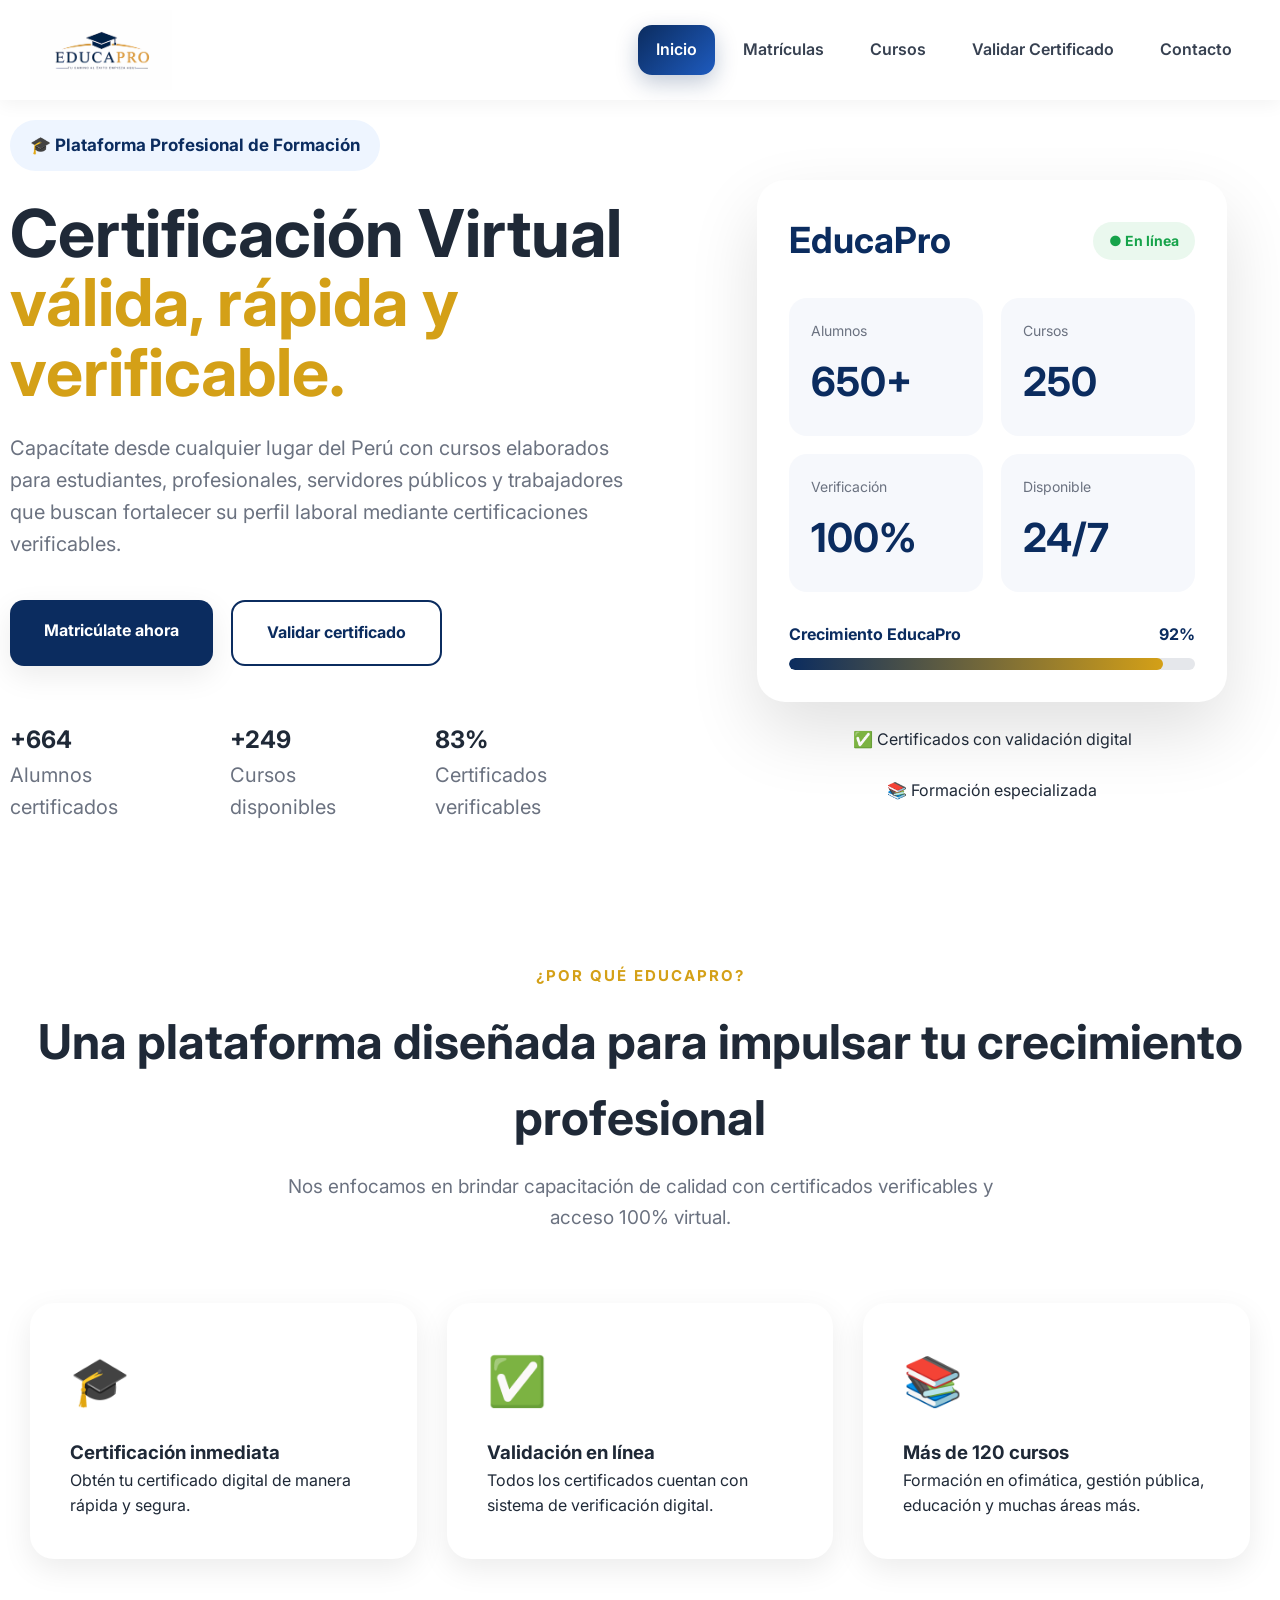
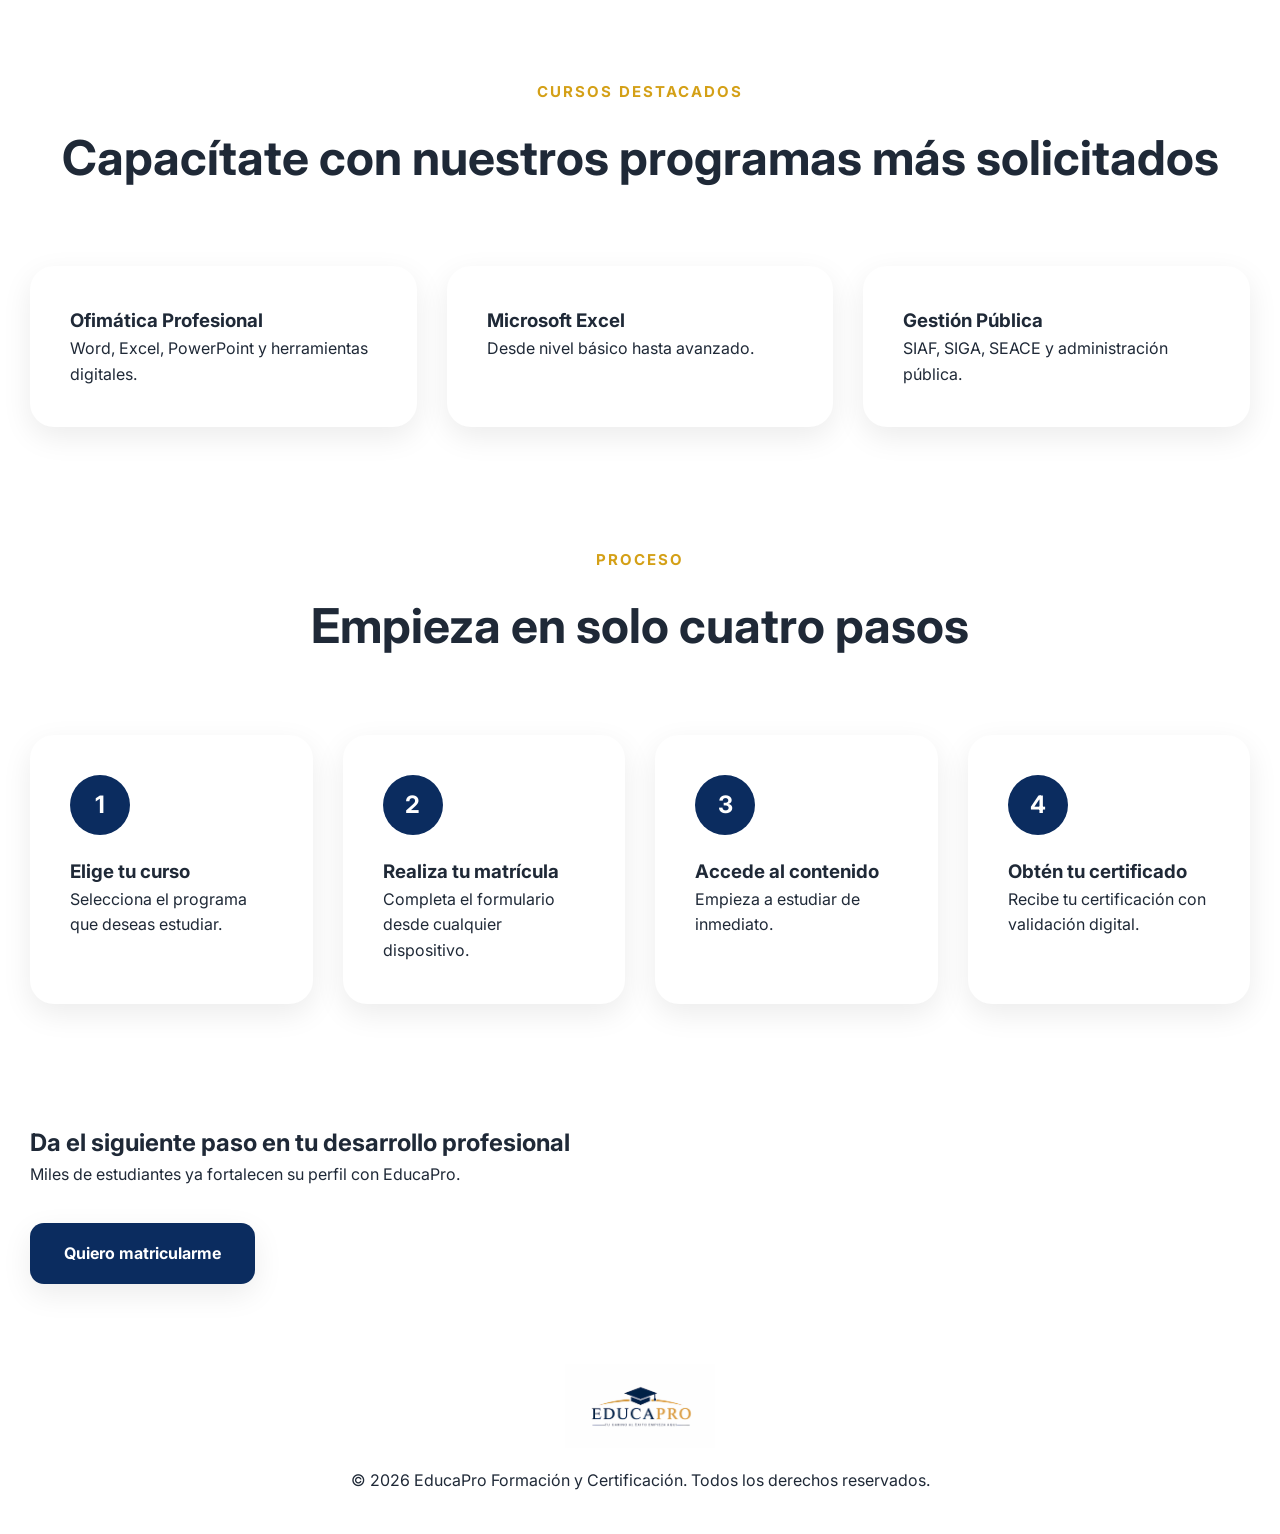
==== index.html @ 5ef35882 "Primera versión EducaPro Web" ====
<!DOCTYPE html>
<html lang="es">
<head>
    <meta charset="UTF-8">
    <meta name="viewport" content="width=device-width, initial-scale=1.0">

    <title>EducaPro | Formación y Certificación Profesional</title>

    <link rel="preconnect" href="https://fonts.googleapis.com">
    <link rel="preconnect" href="https://fonts.gstatic.com" crossorigin>

    <link href="https://fonts.googleapis.com/css2?family=Inter:wght@300;400;500;600;700;800&family=Playfair+Display:wght@700&display=swap" rel="stylesheet">

    <link rel="stylesheet" href="css/index.css">
</head>

<body>

<header class="header">

    <div class="header-container">

        <a href="index.html" class="logo-area">
            <img src="img/logo-educapro.png" class="logo" alt="EducaPro">
        </a>

        <nav class="menu">
            <a class="activo" href="index.html">Inicio</a>
            <a href="matriculas.html">Matrículas</a>
            <a href="cursos.html">Cursos</a>
            <a href="validar.html">Validar Certificado</a>
            <a href="contacto.html">Contacto</a>

        </nav>

    </div>

</header>

<main>

<section class="hero">

    <div class="hero-left">

        <span class="hero-badge">

            🎓 Plataforma Profesional de Formación

        </span>

        <h1>

            Certificación Virtual
            <span>válida, rápida y verificable.</span>

        </h1>

        <p>

            Capacítate desde cualquier lugar del Perú con cursos elaborados para estudiantes,
            profesionales, servidores públicos y trabajadores que buscan fortalecer su perfil
            laboral mediante certificaciones verificables.

        </p>

        <div class="hero-buttons">

            <a href="matriculas.html" class="btn-primary">

                Matricúlate ahora

            </a>

            <a href="validar.html" class="btn-secondary">

                Validar certificado

            </a>

        </div>

        <div class="hero-stats">

            <div>

                <h2>

                    +<span class="contador" data-target="750">0</span>

                </h2>

                <p>Alumnos certificados</p>

            </div>

            <div>

                <h2>

                    +<span class="contador" data-target="250">0</span>

                </h2>

                <p>Cursos disponibles</p>

            </div>

            <div>

                <h2>

                    <span class="contador" data-target="100">0</span>%

                </h2>

                <p>Certificados verificables</p>

            </div>

        </div>

    </div>

    <div class="hero-right">

        <div class="dashboard-card dashboard-main">

            <div class="dashboard-header">

                <h3>EducaPro</h3>

                <span class="online">

                    ● En línea

                </span>

            </div>

            <div class="dashboard-grid">

                <div class="mini-card">

                    <small>Alumnos</small>

                    <strong>650+</strong>

                </div>

                <div class="mini-card">

                    <small>Cursos</small>

                    <strong>250</strong>

                </div>

                <div class="mini-card">

                    <small>Verificación</small>

                    <strong>100%</strong>

                </div>

                <div class="mini-card">

                    <small>Disponible</small>

                    <strong>24/7</strong>

                </div>

            </div>

            <div class="progress-area">

                <div class="progress-text">

                    Crecimiento EducaPro

                    <strong>92%</strong>

                </div>

                <div class="progress-bar">

                    <div class="progress-fill"></div>

                </div>

            </div>

        </div>

        <div class="floating-card card-one">

            ✅ Certificados con validación digital

        </div>

        <div class="floating-card card-two">

            📚 Formación especializada

        </div>

    </div>

</section>

     <!-- ==========================
         ¿POR QUÉ ELEGIR EDUCAPRO?
    =========================== -->

    <section class="beneficios">

        <div class="section-title">

            <span>¿Por qué EducaPro?</span>

            <h2>Una plataforma diseñada para impulsar tu crecimiento profesional</h2>

            <p>
                Nos enfocamos en brindar capacitación de calidad con certificados
                verificables y acceso 100% virtual.
            </p>

        </div>

        <div class="beneficios-grid">

            <div class="beneficio-card">

                <div class="icono">🎓</div>

                <h3>Certificación inmediata</h3>

                <p>
                    Obtén tu certificado digital de manera rápida y segura.
                </p>

            </div>

            <div class="beneficio-card">

                <div class="icono">✅</div>

                <h3>Validación en línea</h3>

                <p>
                    Todos los certificados cuentan con sistema de verificación digital.
                </p>

            </div>

            <div class="beneficio-card">

                <div class="icono">📚</div>

                <h3>Más de 120 cursos</h3>

                <p>
                    Formación en ofimática, gestión pública, educación y muchas áreas más.
                </p>

            </div>

        </div>

    </section>


    <!-- ==========================
         CURSOS DESTACADOS
    =========================== -->

    <section class="cursos-home">

        <div class="section-title">

            <span>Cursos destacados</span>

            <h2>Capacítate con nuestros programas más solicitados</h2>

        </div>

        <div class="curso-grid">

            <div class="curso-card">

                <h3>Ofimática Profesional</h3>

                <p>Word, Excel, PowerPoint y herramientas digitales.</p>

            </div>

            <div class="curso-card">

                <h3>Microsoft Excel</h3>

                <p>Desde nivel básico hasta avanzado.</p>

            </div>

            <div class="curso-card">

                <h3>Gestión Pública</h3>

                <p>SIAF, SIGA, SEACE y administración pública.</p>

            </div>

        </div>

    </section>


    <!-- ==========================
         CÓMO FUNCIONA
    =========================== -->

    <section class="pasos">

        <div class="section-title">

            <span>Proceso</span>

            <h2>Empieza en solo cuatro pasos</h2>

        </div>

        <div class="pasos-grid">

            <div class="paso">

                <div class="numero">1</div>

                <h3>Elige tu curso</h3>

                <p>Selecciona el programa que deseas estudiar.</p>

            </div>

            <div class="paso">

                <div class="numero">2</div>

                <h3>Realiza tu matrícula</h3>

                <p>Completa el formulario desde cualquier dispositivo.</p>

            </div>

            <div class="paso">

                <div class="numero">3</div>

                <h3>Accede al contenido</h3>

                <p>Empieza a estudiar de inmediato.</p>

            </div>

            <div class="paso">

                <div class="numero">4</div>

                <h3>Obtén tu certificado</h3>

                <p>Recibe tu certificación con validación digital.</p>

            </div>

        </div>

    </section>


    <!-- ==========================
         CTA FINAL
    =========================== -->

    <section class="cta-final">

        <h2>Da el siguiente paso en tu desarrollo profesional</h2>

        <p>

            Miles de estudiantes ya fortalecen su perfil con EducaPro.

        </p>

        <a href="matriculas.html" class="btn-primary">

            Quiero matricularme

        </a>

    </section>

</main>


<footer class="footer">

    <div class="footer-container">

        <img src="img/logo-educapro.png" class="logo-footer" alt="EducaPro">

        <p>

            © 2026 EducaPro Formación y Certificación.
            Todos los derechos reservados.

        </p>

    </div>

</footer>


<script>

const counters = document.querySelectorAll('.contador');

counters.forEach(counter => {

    counter.innerText = '0';

    const updateCounter = () => {

        const target = +counter.getAttribute('data-target');

        const current = +counter.innerText;

        const increment = target / 100;

        if(current < target){

            counter.innerText = Math.ceil(current + increment);

            setTimeout(updateCounter,18);

        }else{

            counter.innerText = target;

        }

    }

    updateCounter();

});

</script>

</body>

</html>
---- css/index.css ----
/* ==========================================================
   EDUCAPRO 2.0
   INDEX.CSS
   PARTE 1
========================================================== */

:root{

--azul:#0B2C5F;
--azul2:#154A95;
--dorado:#D4A017;
--gris:#6B7280;
--grisClaro:#F5F7FB;
--blanco:#FFFFFF;
--radio:22px;

--sombra1:0 10px 30px rgba(0,0,0,.08);
--sombra2:0 20px 60px rgba(0,0,0,.12);

}

*{
margin:0;
padding:0;
box-sizing:border-box;
}

html{
scroll-behavior:smooth;
}

body{

font-family:'Inter',sans-serif;

background:#fff;

color:#1f2937;

line-height:1.6;

overflow-x:hidden;

}

img{

display:block;

max-width:100%;

}

a{

text-decoration:none;

}

/*=========================================================
HEADER
==========================================================*/

.header{

position:sticky;

top:0;

z-index:999;

background:#fff;

box-shadow:0 4px 18px rgba(0,0,0,.05);

}

.header-container{

max-width:1300px;

margin:auto;

display:flex;

justify-content:space-between;

align-items:center;

padding:10px 30px;

}

.header .logo{

height:80px;
width:auto;

}

.menu{

    display:flex;

    align-items:center;

    gap:10px;

}

.menu a{

    padding:12px 18px;

    border-radius:14px;

    font-weight:600;

    color:#374151;

    transition:.35s ease;

}

.menu a:hover{

    background:#F3F6FB;

    color:var(--azul);

}

.menu .activo{

    background:linear-gradient(135deg,var(--azul),#1E5BBF);

    color:#fff;

    box-shadow:0 8px 22px rgba(11,44,95,.25);

}

/*=========================================================
HERO
==========================================================*/

.hero{

max-width:1300px;

margin:auto;

padding:20px 10px;

display:grid;

grid-template-columns:1.05fr .95fr;

gap:90px;

align-items:center;

min-height:20vh;

}

/*=========================================================
IZQUIERDA
==========================================================*/

.hero-left{

display:flex;

flex-direction:column;

justify-content:center;

}

.hero-badge{

display:inline-flex;

align-items:center;

gap:8px;

background:#EEF5FF;

color:var(--azul);

padding:12px 20px;

border-radius:50px;

font-size:17px;

font-weight:700;

width:max-content;

margin-bottom:28px;

}

.hero h1{

font-size:66px;

line-height:1.05;

margin-bottom:25px;

}

.hero h1 span{

color:var(--dorado);

display:block;

}

.hero p{

font-size:20px;

color:#6B7280;

max-width:620px;

margin-bottom:40px;

}

/*=========================================================
BOTONES
==========================================================*/

.hero-buttons{

display:flex;

gap:18px;

margin-bottom:45px;

}

.btn-primary{

background:var(--azul);

color:#fff;

padding:18px 34px;

border-radius:14px;

font-weight:700;

transition:.30s;

box-shadow:var(--sombra1);

}

.btn-primary:hover{

transform:translateY(-5px);

background:#123E82;

}

.btn-secondary{

padding:18px 34px;

border:2px solid var(--azul);

border-radius:14px;

font-weight:700;

color:var(--azul);

transition:.30s;

}

.btn-secondary:hover{

background:var(--azul);

color:#fff;

}

/*=========================================================
ESTADISTICAS
==========================================================*/

.hero-stats{

display:flex;

gap:55px;

margin-top:10px;

}

.stat-box h2{

font-size:44px;

color:var(--azul);

}

.stat-box p{

margin-top:6px;

color:#6B7280;

font-size:15px;

font-weight:500;

}
/*=========================================================
DERECHA
==========================================================*/

.hero-right{

display:flex;

flex-direction:column;

align-items:center;

justify-content:center;

gap:25px;

}

/*=========================================================
DASHBOARD
==========================================================*/

.dashboard-card{

width:100%;

max-width:470px;

background:#fff;

border-radius:28px;

padding:32px;

box-shadow:0 30px 70px rgba(0,0,0,.12);

}

.dashboard-header{

display:flex;

justify-content:space-between;

align-items:center;

margin-bottom:28px;

}

.dashboard-header h3{

font-size:36px;

color:var(--azul);

}

.online{

background:#EAF8EE;

color:#16A34A;

padding:8px 16px;

border-radius:30px;

font-size:14px;

font-weight:700;

}

.dashboard-grid{

display:grid;

grid-template-columns:repeat(2,1fr);

gap:18px;

margin-bottom:30px;

}

.mini-card{

background:#F6F8FC;

border-radius:18px;

padding:22px;

transition:.30s;

}

.mini-card:hover{

transform:translateY(-6px);

box-shadow:var(--sombra1);

}

.mini-card small{

display:block;

color:#6B7280;

font-size:14px;

margin-bottom:8px;

}

.mini-card strong{

font-size:40px;

color:var(--azul);

}

/*=========================================================
BARRA
==========================================================*/

.progress-area{

margin-top:15px;

}

.progress-text{

display:flex;

justify-content:space-between;

font-weight:700;

margin-bottom:10px;

color:var(--azul);

}

.progress-bar{

height:12px;

background:#E5E7EB;

border-radius:50px;

overflow:hidden;

}

.progress-fill{

height:100%;

width:92%;

border-radius:50px;

background:linear-gradient(90deg,var(--azul),var(--dorado));

}

/*=========================================================
CHIPS
==========================================================*/

.hero-mini-grid{

width:470px;

display:grid;

grid-template-columns:1fr 1fr;

gap:18px;

}

.hero-chip{

background:#fff;

padding:18px;

border-radius:18px;

text-align:center;

font-weight:700;

box-shadow:var(--sombra1);

transition:.30s;

}

.hero-chip:hover{

transform:translateY(-6px);

}

/*=========================================================
SECCIONES
==========================================================*/

.beneficios,
.cursos-home,
.pasos,
.cta-final{
display:inline-block;
max-width:1300px;

 margin:80px auto 40px;

padding:0 30px;

}

.section-title{

text-align:center;

margin-bottom:70px;

}

.section-title span{

color:var(--dorado);

font-weight:700;

text-transform:uppercase;

letter-spacing:2px;

font-size:15px;

}

.section-title h2{

font-size:48px;

margin:15px 0;

}

.section-title p{

max-width:720px;

margin:auto;

font-size:19px;

color:#6B7280;

}

/*=========================================================
CARDS
==========================================================*/

.beneficios-grid,
.curso-grid,
.pasos-grid{

display:grid;

gap:30px;

}

.beneficios-grid{

grid-template-columns:repeat(3,1fr);

}

.curso-grid{

grid-template-columns:repeat(3,1fr);

}

.pasos-grid{

grid-template-columns:repeat(4,1fr);

}

.beneficio-card,
.curso-card,
.paso{

background:#fff;

padding:40px;

border-radius:24px;

box-shadow:var(--sombra1);

transition:.35s;

}

.beneficio-card:hover,
.curso-card:hover,
.paso:hover{

transform:translateY(-10px);

box-shadow:var(--sombra2);

}

.icono{

font-size:48px;

margin-bottom:18px;

}

.numero{

width:60px;

height:60px;

display:flex;

justify-content:center;

align-items:center;

background:var(--azul);

border-radius:50%;

color:#fff;

font-size:24px;

font-weight:700;

margin-bottom:22px;

}
.logo-footer{

    width:150px !important;

    height:auto !important;

    display:block;

    margin:0 auto 20px;

}
.cta-final .btn-primary{

    display:inline-block;

    margin-top:35px;

}
.footer{
    text-align:center;
    padding:40px 20px;
}
.footer p{
    text-align:center;
    margin:0 auto;
}
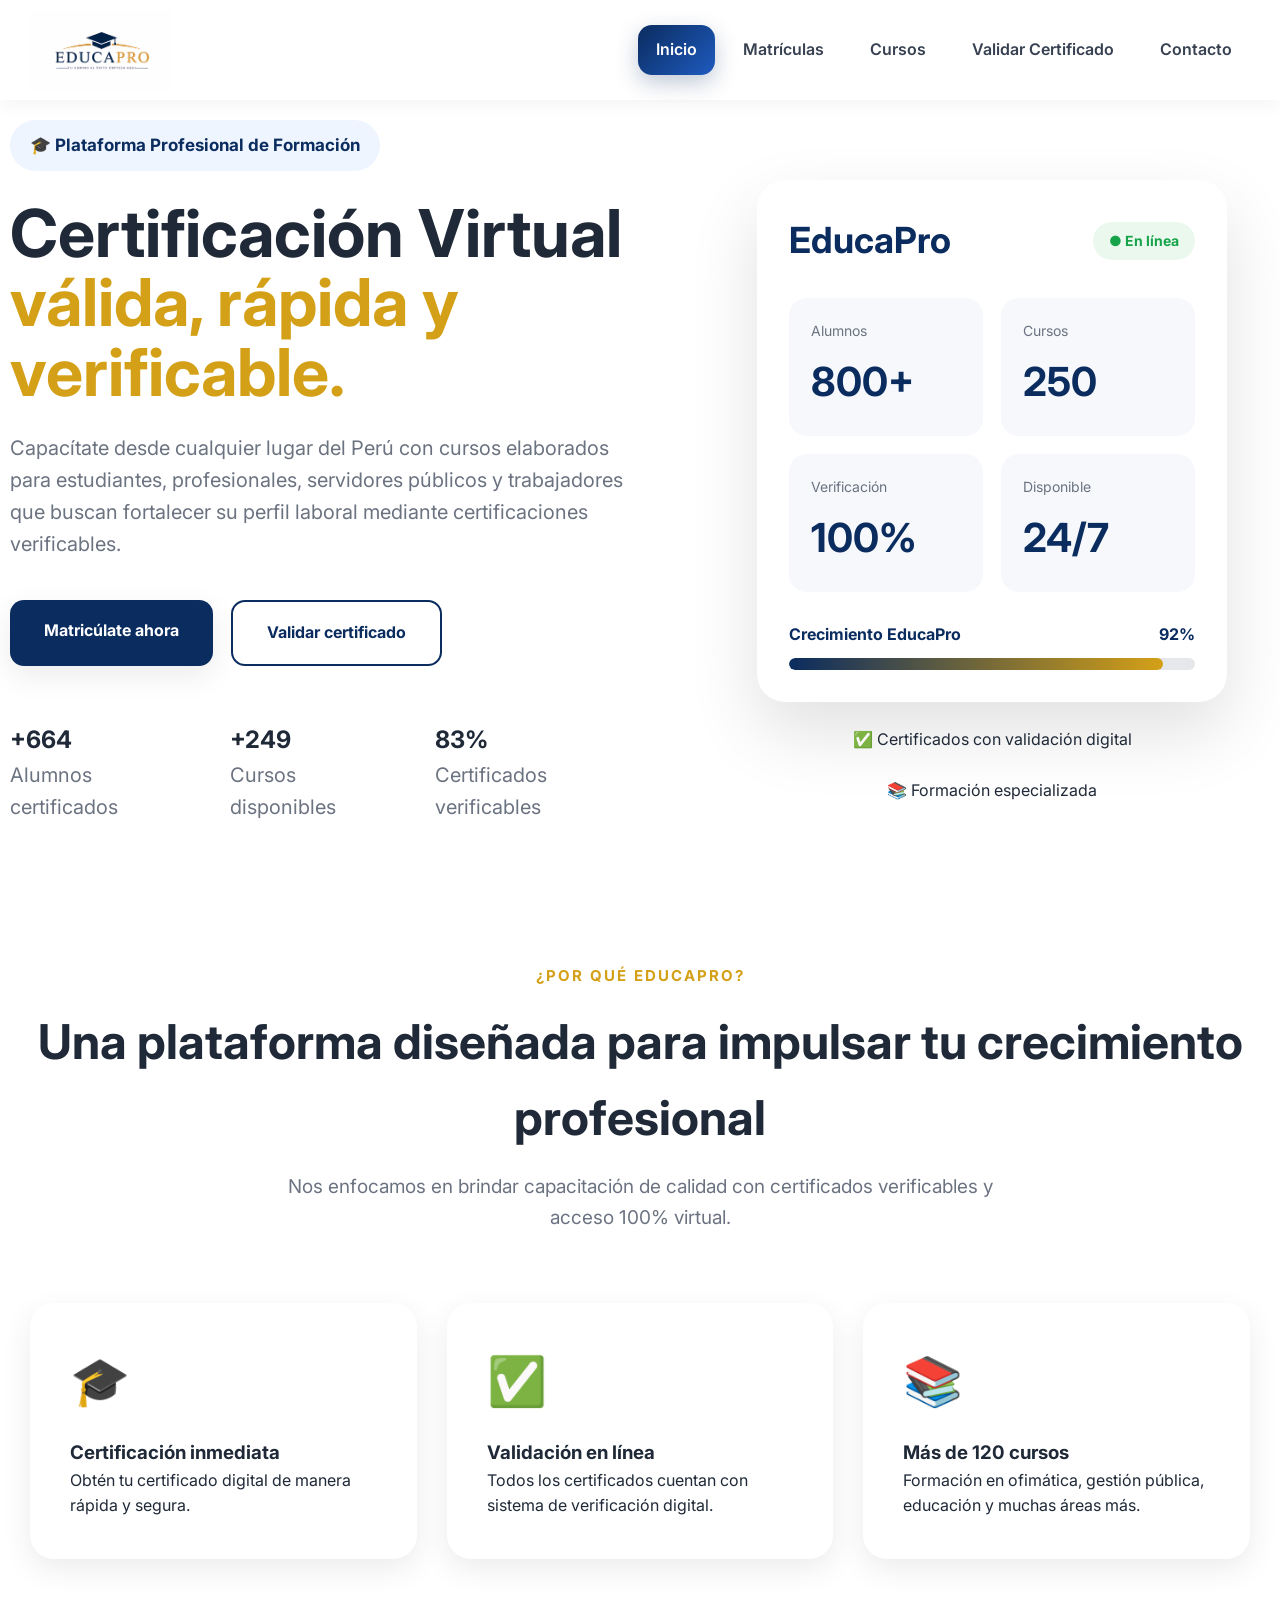
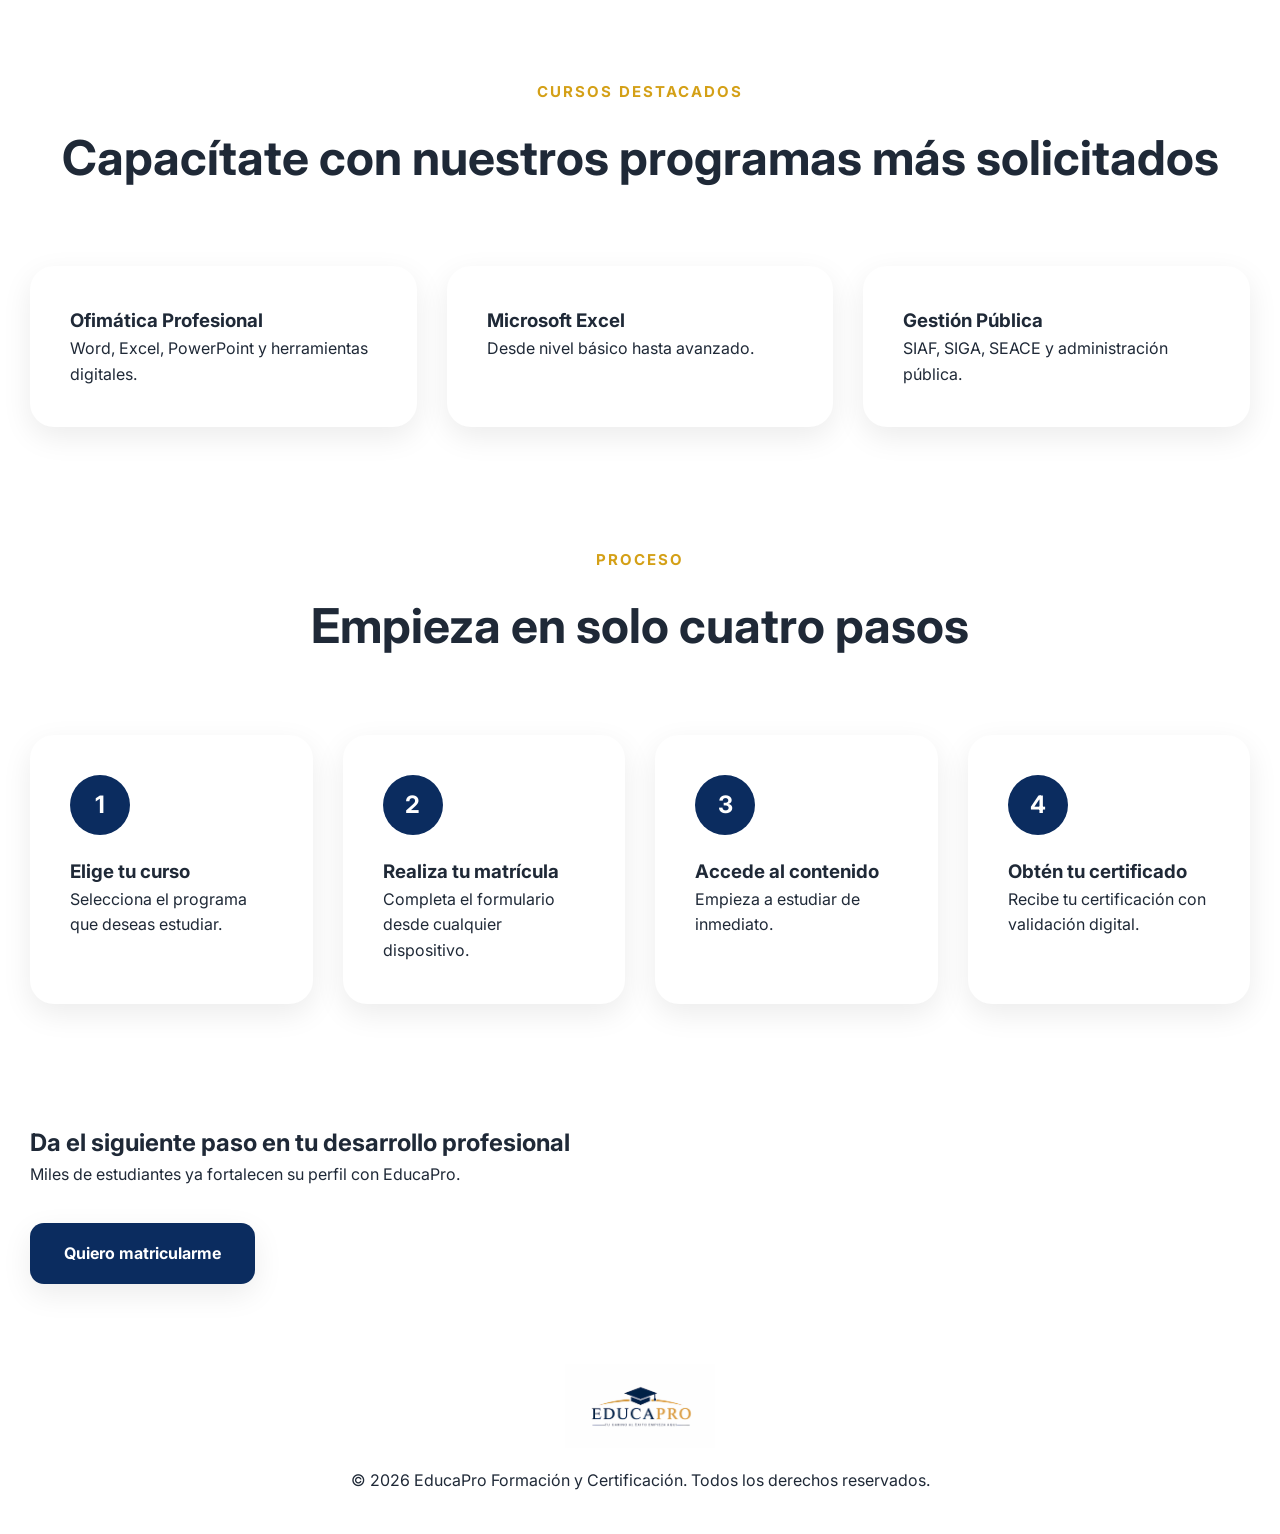
==== commit 5edc560f: "Conectar registro de ingresos con Google Sheets" ====
--- a/index.html
+++ b/index.html
@@ -86,7 +86,7 @@
 
                 <h2>
 
-                    +<span class="contador" data-target="750">0</span>
+                    +<span class="contador" data-target="800">0</span>
 
                 </h2>
 
@@ -144,7 +144,7 @@
 
                     <small>Alumnos</small>
 
-                    <strong>650+</strong>
+                    <strong>800+</strong>
 
                 </div>
 
